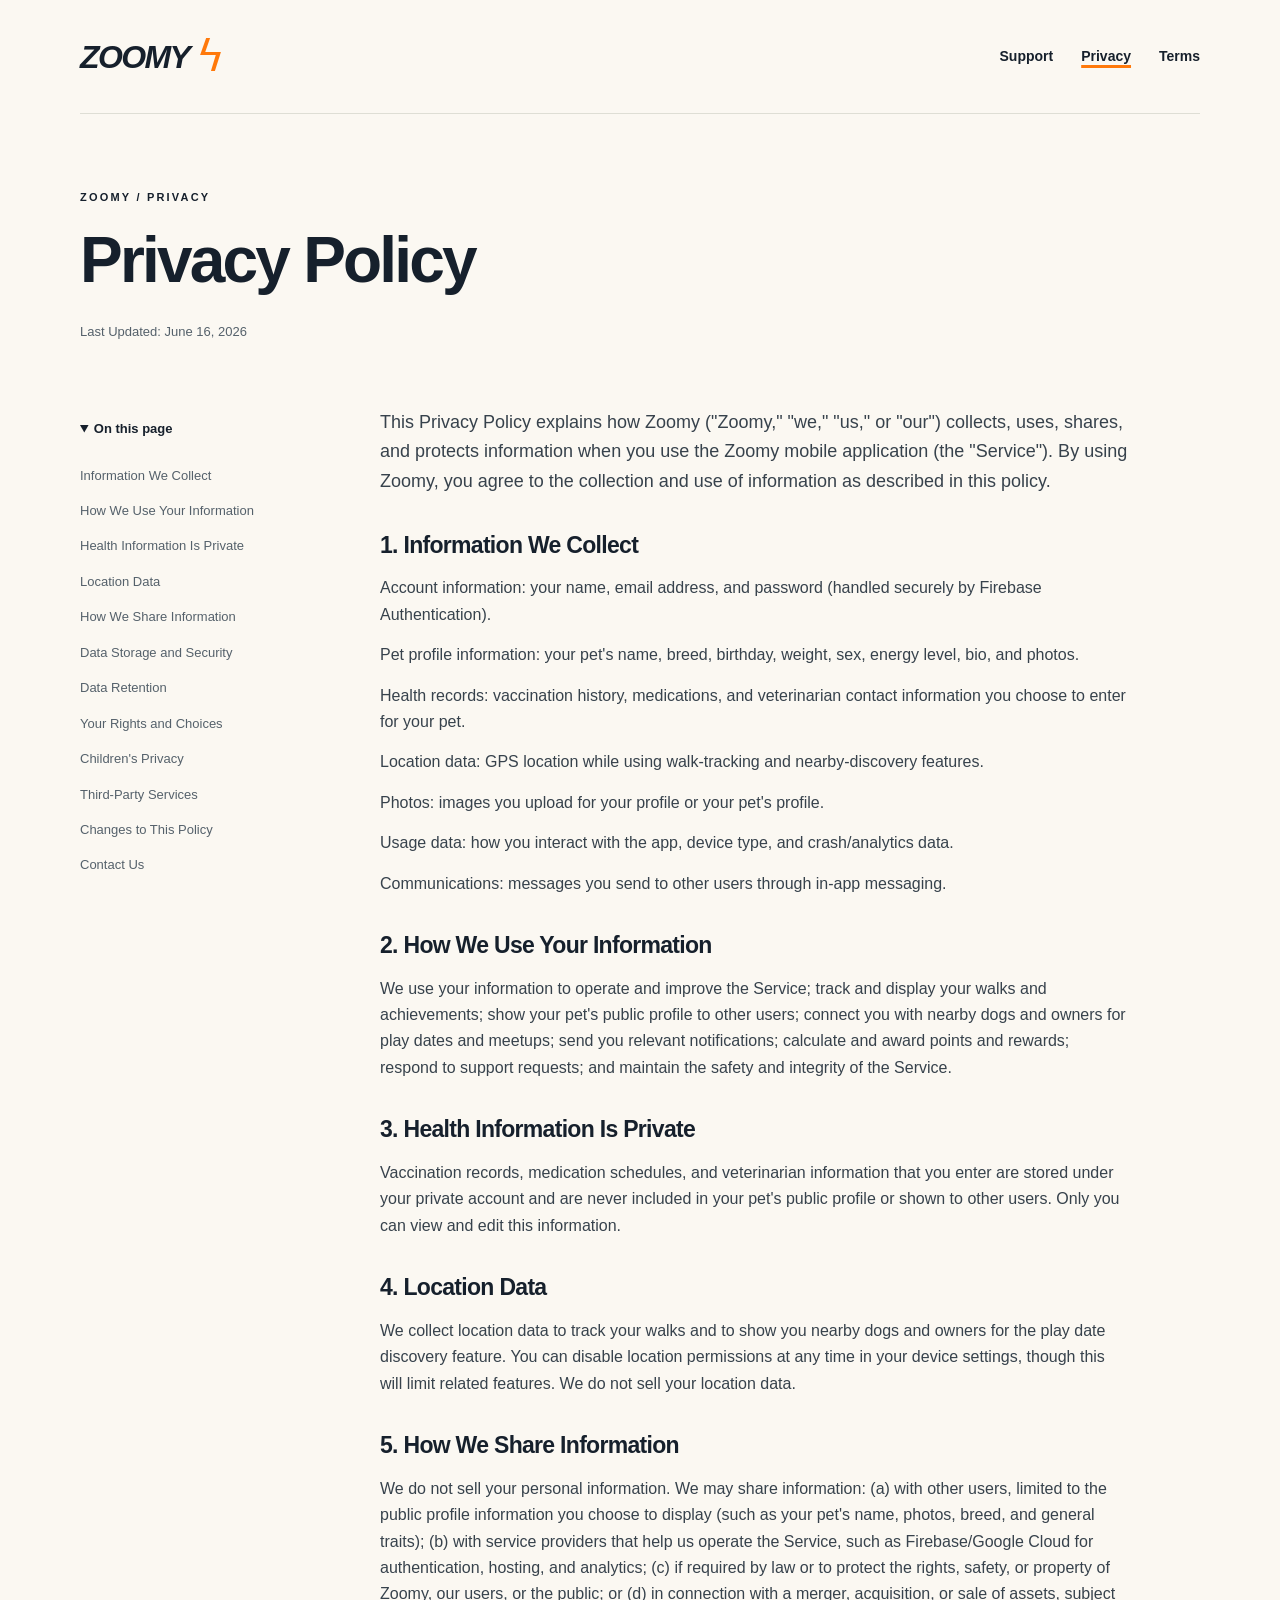
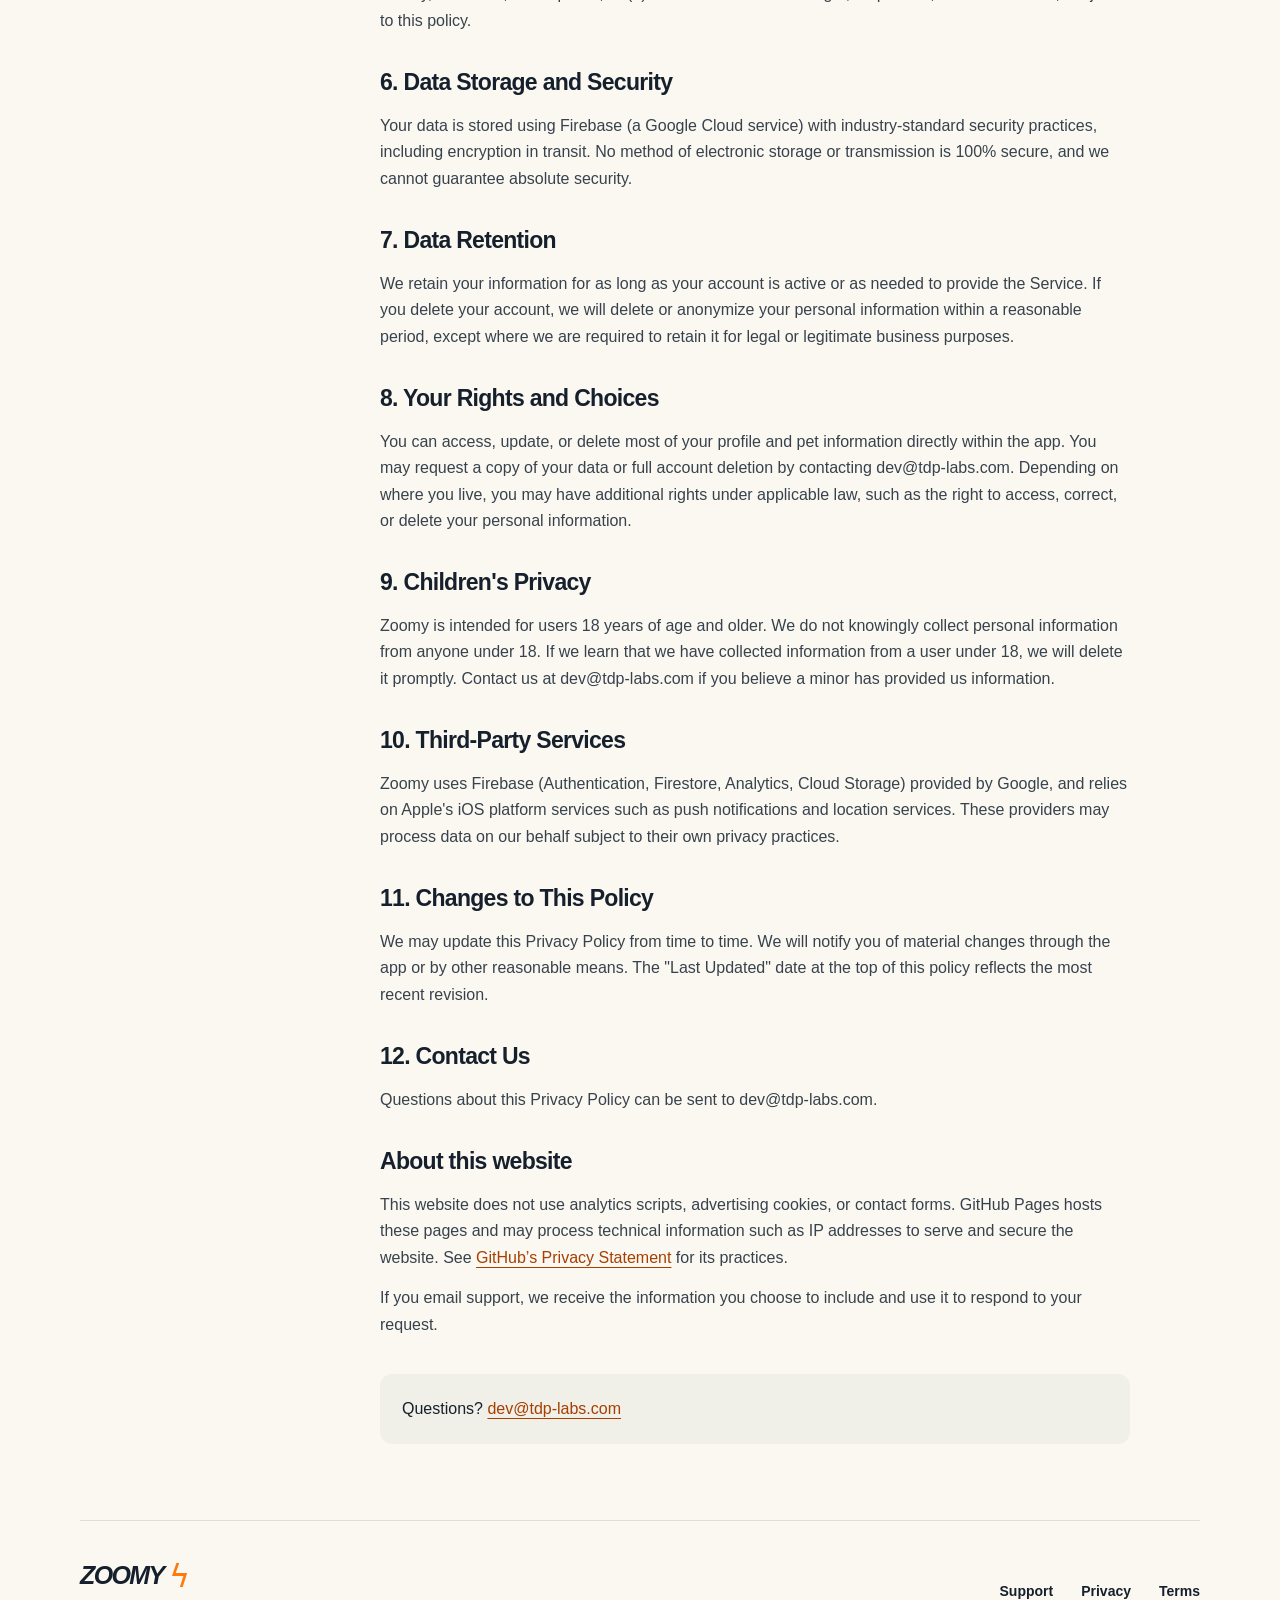
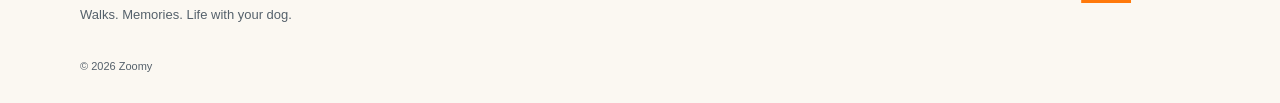
==== privacy.html @ a9e5b9d4 "Publish Zoomy support, privacy, and terms website" ====
<!doctype html>
<html lang="en"><head><meta charset="utf-8"><meta name="viewport" content="width=device-width, initial-scale=1">
<title>Privacy Policy · Zoomy</title><meta name="description" content="Privacy Policy for the Zoomy dog walking and memories app.">
<meta name="color-scheme" content="light"><meta name="theme-color" content="#fbf8f2">
<link rel="icon" href="icon.svg" type="image/svg+xml"><link rel="stylesheet" href="style.css"></head>
<body><a class="skip" href="#main">Skip to content</a>
<header class="site-header"><a class="brand" href="index.html" aria-label="Zoomy home">ZOOMY <span aria-hidden="true">ϟ</span></a><nav aria-label="Main navigation"><a href="support.html">Support</a><a href="privacy.html" aria-current="page">Privacy</a><a href="terms.html">Terms</a></nav></header>
<main id="main"><div class="page-heading"><p class="eyebrow">ZOOMY / PRIVACY</p><h1>Privacy Policy</h1><p class="date">Last Updated: June 16, 2026</p></div><div class="legal-layout"><aside><details open><summary>On this page</summary><ol><li><a href="#section-1">Information We Collect</a></li><li><a href="#section-2">How We Use Your Information</a></li><li><a href="#section-3">Health Information Is Private</a></li><li><a href="#section-4">Location Data</a></li><li><a href="#section-5">How We Share Information</a></li><li><a href="#section-6">Data Storage and Security</a></li><li><a href="#section-7">Data Retention</a></li><li><a href="#section-8">Your Rights and Choices</a></li><li><a href="#section-9">Children&#x27;s Privacy</a></li><li><a href="#section-10">Third-Party Services</a></li><li><a href="#section-11">Changes to This Policy</a></li><li><a href="#section-12">Contact Us</a></li></ol></details></aside><article><p>This Privacy Policy explains how Zoomy (&quot;Zoomy,&quot; &quot;we,&quot; &quot;us,&quot; or &quot;our&quot;) collects, uses, shares, and protects information when you use the Zoomy mobile application (the &quot;Service&quot;). By using Zoomy, you agree to the collection and use of information as described in this policy.</p><section id="section-1"><h2>1. Information We Collect</h2><p>Account information: your name, email address, and password (handled securely by Firebase Authentication).</p><p>Pet profile information: your pet&#x27;s name, breed, birthday, weight, sex, energy level, bio, and photos.</p><p>Health records: vaccination history, medications, and veterinarian contact information you choose to enter for your pet.</p><p>Location data: GPS location while using walk-tracking and nearby-discovery features.</p><p>Photos: images you upload for your profile or your pet&#x27;s profile.</p><p>Usage data: how you interact with the app, device type, and crash/analytics data.</p><p>Communications: messages you send to other users through in-app messaging.</p></section><section id="section-2"><h2>2. How We Use Your Information</h2><p>We use your information to operate and improve the Service; track and display your walks and achievements; show your pet&#x27;s public profile to other users; connect you with nearby dogs and owners for play dates and meetups; send you relevant notifications; calculate and award points and rewards; respond to support requests; and maintain the safety and integrity of the Service.</p></section><section id="section-3"><h2>3. Health Information Is Private</h2><p>Vaccination records, medication schedules, and veterinarian information that you enter are stored under your private account and are never included in your pet&#x27;s public profile or shown to other users. Only you can view and edit this information.</p></section><section id="section-4"><h2>4. Location Data</h2><p>We collect location data to track your walks and to show you nearby dogs and owners for the play date discovery feature. You can disable location permissions at any time in your device settings, though this will limit related features. We do not sell your location data.</p></section><section id="section-5"><h2>5. How We Share Information</h2><p>We do not sell your personal information. We may share information: (a) with other users, limited to the public profile information you choose to display (such as your pet&#x27;s name, photos, breed, and general traits); (b) with service providers that help us operate the Service, such as Firebase/Google Cloud for authentication, hosting, and analytics; (c) if required by law or to protect the rights, safety, or property of Zoomy, our users, or the public; or (d) in connection with a merger, acquisition, or sale of assets, subject to this policy.</p></section><section id="section-6"><h2>6. Data Storage and Security</h2><p>Your data is stored using Firebase (a Google Cloud service) with industry-standard security practices, including encryption in transit. No method of electronic storage or transmission is 100% secure, and we cannot guarantee absolute security.</p></section><section id="section-7"><h2>7. Data Retention</h2><p>We retain your information for as long as your account is active or as needed to provide the Service. If you delete your account, we will delete or anonymize your personal information within a reasonable period, except where we are required to retain it for legal or legitimate business purposes.</p></section><section id="section-8"><h2>8. Your Rights and Choices</h2><p>You can access, update, or delete most of your profile and pet information directly within the app. You may request a copy of your data or full account deletion by contacting dev@tdp-labs.com. Depending on where you live, you may have additional rights under applicable law, such as the right to access, correct, or delete your personal information.</p></section><section id="section-9"><h2>9. Children&#x27;s Privacy</h2><p>Zoomy is intended for users 18 years of age and older. We do not knowingly collect personal information from anyone under 18. If we learn that we have collected information from a user under 18, we will delete it promptly. Contact us at dev@tdp-labs.com if you believe a minor has provided us information.</p></section><section id="section-10"><h2>10. Third-Party Services</h2><p>Zoomy uses Firebase (Authentication, Firestore, Analytics, Cloud Storage) provided by Google, and relies on Apple&#x27;s iOS platform services such as push notifications and location services. These providers may process data on our behalf subject to their own privacy practices.</p></section><section id="section-11"><h2>11. Changes to This Policy</h2><p>We may update this Privacy Policy from time to time. We will notify you of material changes through the app or by other reasonable means. The &quot;Last Updated&quot; date at the top of this policy reflects the most recent revision.</p></section><section id="section-12"><h2>12. Contact Us</h2><p>Questions about this Privacy Policy can be sent to dev@tdp-labs.com.</p></section><section id="website"><h2>About this website</h2><p>This website does not use analytics scripts, advertising cookies, or contact forms. GitHub Pages hosts these pages and may process technical information such as IP addresses to serve and secure the website. See <a href="https://docs.github.com/en/site-policy/privacy-policies/github-general-privacy-statement">GitHub’s Privacy Statement</a> for its practices.</p><p>If you email support, we receive the information you choose to include and use it to respond to your request.</p></section><div class="note">Questions? <a href="mailto:dev@tdp-labs.com">dev@tdp-labs.com</a></div></article></div></main>
<footer><a class="brand small" href="index.html">ZOOMY <span aria-hidden="true">ϟ</span></a><p>Walks. Memories. Life with your dog.</p><nav aria-label="Footer navigation"><a href="support.html">Support</a><a href="privacy.html" aria-current="page">Privacy</a><a href="terms.html">Terms</a></nav><p class="copyright">© 2026 Zoomy</p></footer>
</body></html>
---- style.css ----
:root{--paper:#fbf8f2;--ink:#16202c;--muted:#55616b;--orange:#ff790b;--link:#a63f00;--line:#deded5;--card:#f0efe8;font-family:-apple-system,BlinkMacSystemFont,"Segoe UI",sans-serif;color:var(--ink);background:var(--paper);font-synthesis:none;line-height:1.65}*{box-sizing:border-box}body{margin:0}a{color:var(--link);text-underline-offset:4px}a:hover{text-decoration-thickness:2px}a:focus-visible,summary:focus-visible{outline:3px solid #a63f00;outline-offset:5px;border-radius:3px}.skip{position:absolute;left:16px;top:-100px;background:var(--ink);color:white;padding:12px;z-index:10}.skip:focus{top:12px}.site-header,main,footer{width:min(1120px,calc(100% - 64px));margin:auto}.site-header{display:flex;justify-content:space-between;align-items:center;padding:30px 0;border-bottom:1px solid var(--line);gap:24px}.brand{font-size:32px;font-weight:850;font-style:italic;text-decoration:none;letter-spacing:-1.6px;color:var(--ink);line-height:1.2;white-space:nowrap}.brand span{color:var(--orange);font-style:normal;font-size:44px;vertical-align:-3px}.brand.small{font-size:25px}.brand.small span{font-size:32px}nav{display:flex;gap:28px;flex-wrap:wrap}nav a{color:var(--ink);font-size:14px;font-weight:600;text-decoration:none;min-height:44px;display:inline-flex;align-items:center}nav a[aria-current]{text-decoration:underline;text-decoration-color:var(--orange);text-decoration-thickness:3px}.eyebrow{font-size:11px;letter-spacing:2.2px;font-weight:750;line-height:1.5}.hero{padding:94px 0 78px;display:grid;grid-template-columns:1.2fr 1fr;gap:48px;align-items:center}h1{font-size:clamp(42px,6vw,76px);letter-spacing:-3.5px;line-height:1.06;font-weight:780;margin:22px 0 26px}h2{font-size:25px;letter-spacing:-.7px;line-height:1.25;margin:12px 0 16px}.lead{font-size:18px;line-height:1.65;color:var(--muted);max-width:620px}.button{display:inline-flex;align-items:center;justify-content:space-between;gap:28px;background:var(--ink);color:white;text-decoration:none;padding:14px 22px;border-radius:10px;font-weight:650;min-height:50px}.hero .button{margin-top:22px}.button:hover{background:#303c49}.button span{color:var(--orange);font-size:24px;line-height:1}.hero-art{position:relative;aspect-ratio:1;display:grid;place-items:center;background:#efe9df;border-radius:50%;isolation:isolate;overflow:hidden}.orbit{position:absolute;width:130%;height:42%;border:1px solid #c8c1b5;border-radius:50%;transform:rotate(-38deg)}.bolt{font-size:290px;font-weight:800;line-height:1;color:var(--orange);transform:rotate(12deg);text-shadow:12px 10px 0 var(--ink)}.art-caption{position:absolute;bottom:34px;font-size:10px;letter-spacing:3px;font-weight:800}.resource-grid{display:grid;grid-template-columns:repeat(3,1fr);gap:20px;padding-bottom:92px}.resource{display:block;padding:28px;border:1px solid var(--line);border-radius:16px;text-decoration:none;color:var(--ink);background:rgba(255,255,255,.35)}.resource:hover{background:white;border-color:#c8c1b5}.resource .eyebrow{font-size:10px;color:var(--muted)}.resource h2{display:flex;justify-content:space-between;margin-top:32px}.resource h2 span{color:var(--link)}.resource p{font-size:15px;color:var(--muted);margin-bottom:0}.page-heading{padding:64px 0 38px;max-width:860px}.page-heading h1{font-size:clamp(40px,5.8vw,64px);letter-spacing:-2.8px}.date{font-size:13px;color:var(--muted)}.legal-layout{display:grid;grid-template-columns:230px minmax(0,1fr);gap:70px;align-items:start;padding:14px 0 76px}.legal-layout aside{position:sticky;top:28px;font-size:13px}.legal-layout aside summary{font-weight:750;cursor:pointer;min-height:44px;padding-top:10px}.legal-layout aside ol{list-style:none;padding:0;margin:6px 0}.legal-layout aside li{margin:0}.legal-layout aside a{display:block;color:var(--muted);text-decoration:none;padding:7px 0}.legal-layout aside a:hover{color:var(--link)}article{max-width:750px;font-size:16px;overflow-wrap:anywhere}article>p:first-child{font-size:18px;margin-top:0}article section{scroll-margin-top:24px;margin:34px 0}article h2{font-size:23px}article p{margin:14px 0;color:#37424c}.note{background:var(--card);border-radius:12px;padding:22px;margin-top:36px}.support-grid{display:grid;grid-template-columns:.85fr 1.25fr;gap:64px;padding:12px 0 56px;align-items:start}.contact-card{background:var(--ink);color:white;border-radius:18px;padding:32px}.contact-card .eyebrow{color:#ffb67e}.contact-card h2{font-size:29px;margin-top:28px}.contact-card p{color:#d7dce1}.contact-card .button{background:var(--orange);color:var(--ink);margin-top:14px}.contact-card .button span{color:var(--ink)}.contact-card a.email{color:#fff;font-size:15px;overflow-wrap:anywhere}.contact-card .fine{font-size:13px;margin-top:28px;color:#bac4cc}.help h2{margin-top:0;margin-bottom:22px}.help details{border-top:1px solid var(--line);padding:0}.help details:last-child{border-bottom:1px solid var(--line)}.help summary{cursor:pointer;font-weight:650;padding:21px 26px 21px 0;min-height:54px;line-height:1.4}.help details p{color:var(--muted);font-size:15px;margin:0 0 22px}.bottom-note{border-top:1px solid var(--line);padding:24px 0 56px}.bottom-note p{font-weight:650}.bottom-note a{display:inline-block;margin-right:26px;min-height:44px}footer{border-top:1px solid var(--line);padding:36px 0 28px;display:grid;grid-template-columns:1fr auto;gap:8px 32px}footer p{color:var(--muted);font-size:13px;margin:0}footer nav{grid-column:2;grid-row:1 / span 2}footer .copyright{grid-column:1 / -1;font-size:11px;margin-top:24px}
@media(max-width:760px){.site-header,main,footer{width:calc(100% - 40px)}.site-header{padding:22px 0;gap:12px}.brand{font-size:26px}.brand span{font-size:34px}nav{gap:18px}nav a{font-size:13px}.hero{grid-template-columns:1fr;padding:54px 0 44px;gap:36px}h1{letter-spacing:-2px}.hero-art{width:240px;justify-self:center}.bolt{font-size:185px}.art-caption{bottom:22px;font-size:8px}.resource-grid{grid-template-columns:1fr;gap:14px;padding-bottom:54px}.resource{padding:24px}.resource h2{margin-top:18px}.page-heading{padding:42px 0 22px}.page-heading h1{letter-spacing:-1.8px}.legal-layout{grid-template-columns:1fr;gap:32px;padding-top:0}.legal-layout aside{position:static;background:var(--card);padding:12px 22px;border-radius:14px}.legal-layout aside ol{columns:2;column-gap:22px}.legal-layout aside li{break-inside:avoid}article{font-size:16px}.support-grid{grid-template-columns:1fr;gap:38px}.contact-card{padding:26px}.contact-card h2{font-size:28px}footer{grid-template-columns:1fr}footer nav{grid-column:1;grid-row:auto;margin-top:14px}footer .copyright{margin-top:10px}}
@media(max-width:380px){.site-header{flex-wrap:wrap}nav{gap:24px}.legal-layout aside ol{columns:1}h1{font-size:40px}}
@media(prefers-reduced-motion:no-preference){a{transition:background-color .15s,border-color .15s}}
@media print{.site-header,footer,aside,.skip{display:none}main{width:100%}.legal-layout{display:block}.page-heading{padding:0}article{max-width:none}a{color:inherit}.note{border:1px solid #ccc}}
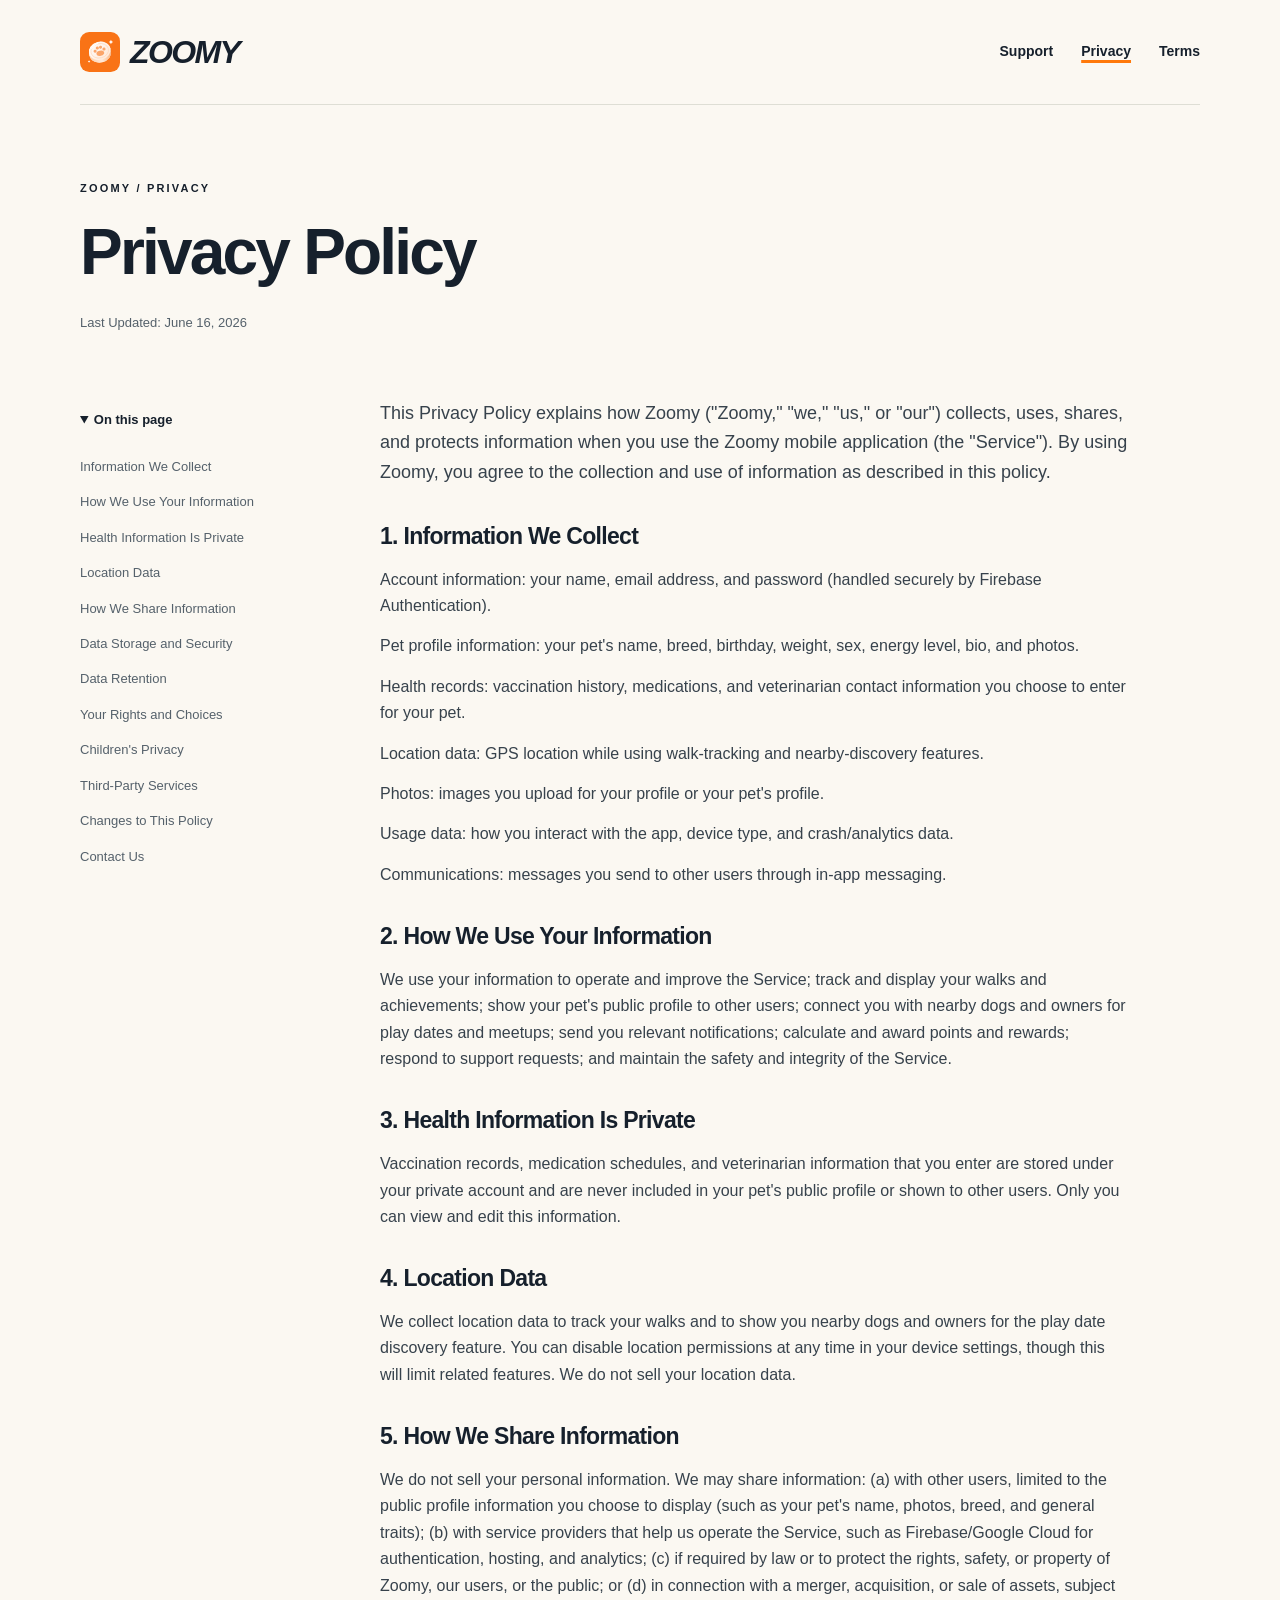
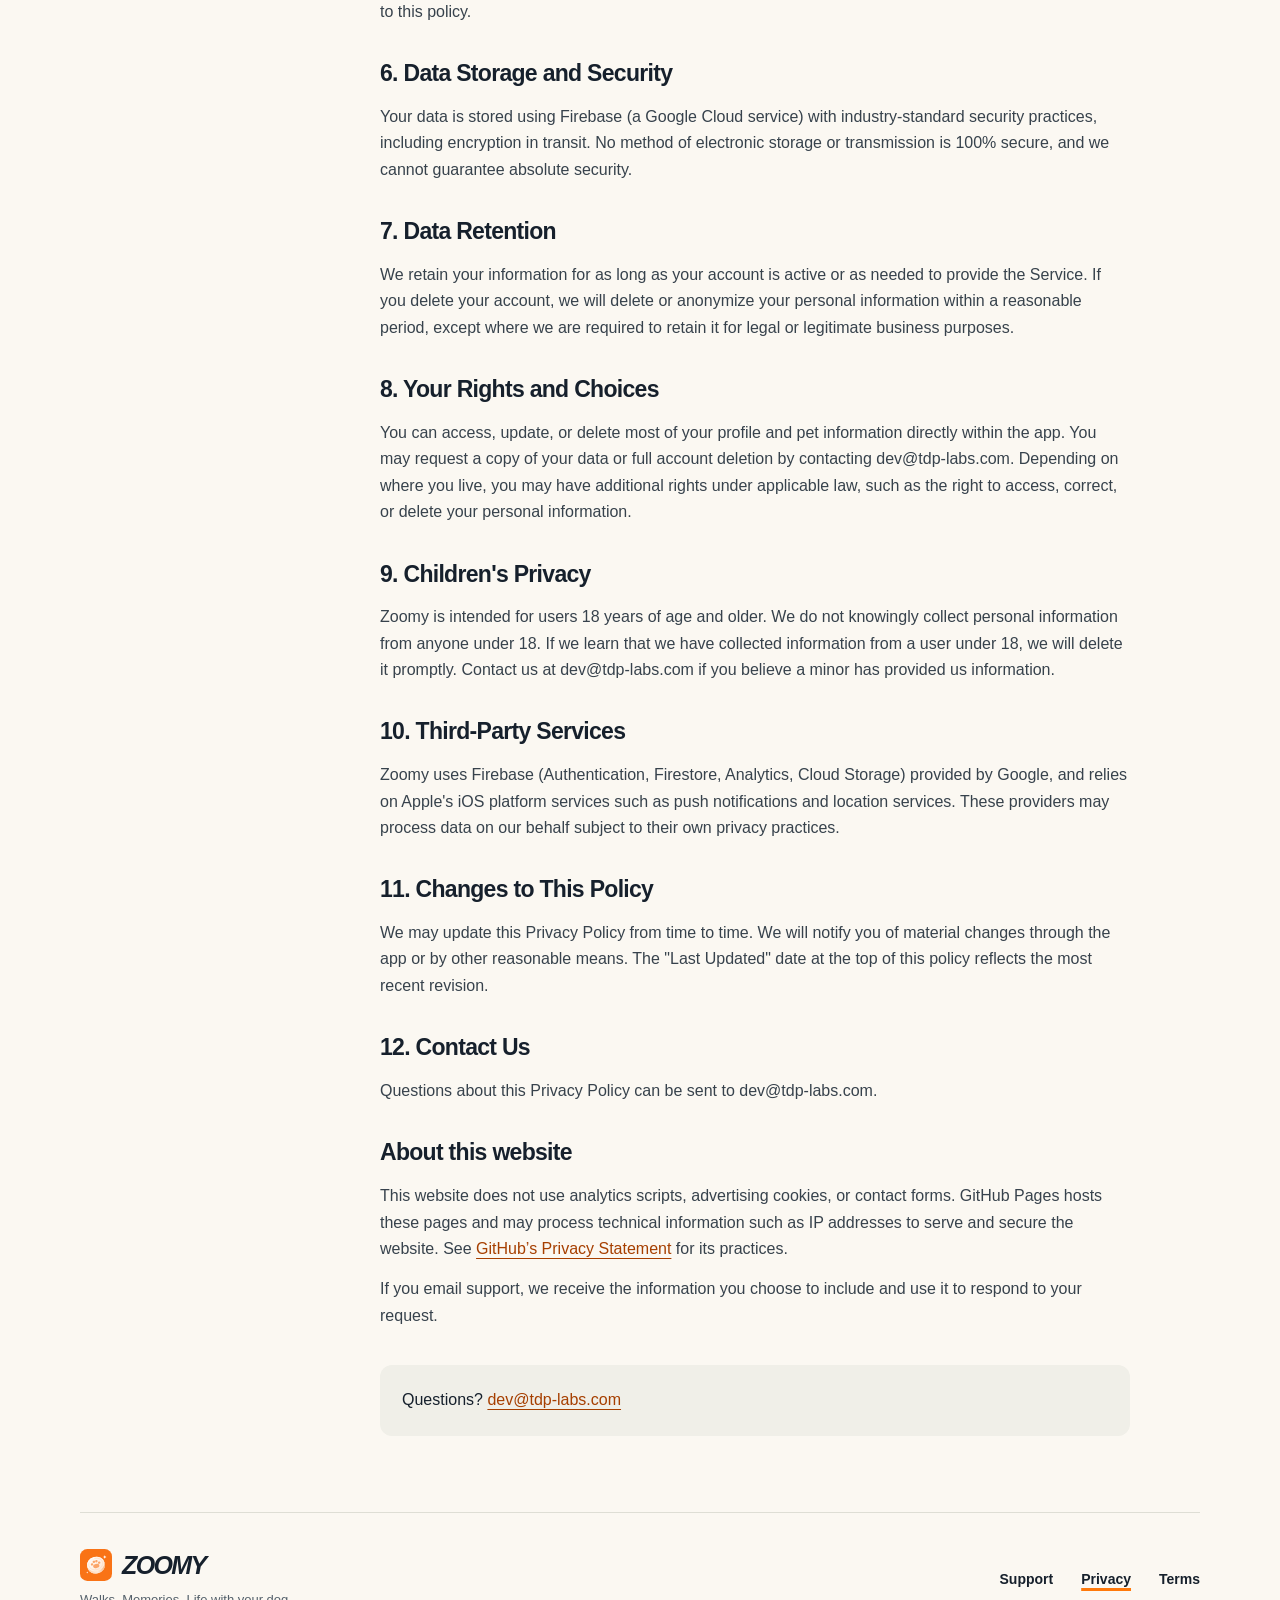
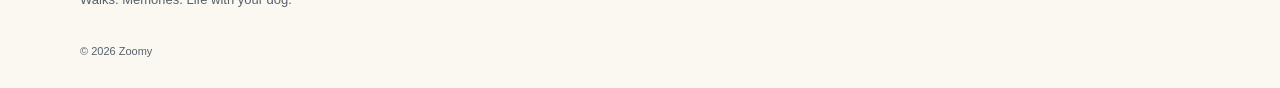
==== commit f99d215d: "Replace lightning bolt with the Zoomy coin mark Header/footer logo, home hero art and favicon now us" ====
--- a/privacy.html
+++ b/privacy.html
@@ -4,7 +4,7 @@
 <meta name="color-scheme" content="light"><meta name="theme-color" content="#fbf8f2">
 <link rel="icon" href="icon.svg" type="image/svg+xml"><link rel="stylesheet" href="style.css"></head>
 <body><a class="skip" href="#main">Skip to content</a>
-<header class="site-header"><a class="brand" href="index.html" aria-label="Zoomy home">ZOOMY <span aria-hidden="true">ϟ</span></a><nav aria-label="Main navigation"><a href="support.html">Support</a><a href="privacy.html" aria-current="page">Privacy</a><a href="terms.html">Terms</a></nav></header>
+<header class="site-header"><a class="brand" href="index.html" aria-label="Zoomy home"><img class="brand-mark" src="icon.svg" alt="" width="40" height="40">ZOOMY</a><nav aria-label="Main navigation"><a href="support.html">Support</a><a href="privacy.html" aria-current="page">Privacy</a><a href="terms.html">Terms</a></nav></header>
 <main id="main"><div class="page-heading"><p class="eyebrow">ZOOMY / PRIVACY</p><h1>Privacy Policy</h1><p class="date">Last Updated: June 16, 2026</p></div><div class="legal-layout"><aside><details open><summary>On this page</summary><ol><li><a href="#section-1">Information We Collect</a></li><li><a href="#section-2">How We Use Your Information</a></li><li><a href="#section-3">Health Information Is Private</a></li><li><a href="#section-4">Location Data</a></li><li><a href="#section-5">How We Share Information</a></li><li><a href="#section-6">Data Storage and Security</a></li><li><a href="#section-7">Data Retention</a></li><li><a href="#section-8">Your Rights and Choices</a></li><li><a href="#section-9">Children&#x27;s Privacy</a></li><li><a href="#section-10">Third-Party Services</a></li><li><a href="#section-11">Changes to This Policy</a></li><li><a href="#section-12">Contact Us</a></li></ol></details></aside><article><p>This Privacy Policy explains how Zoomy (&quot;Zoomy,&quot; &quot;we,&quot; &quot;us,&quot; or &quot;our&quot;) collects, uses, shares, and protects information when you use the Zoomy mobile application (the &quot;Service&quot;). By using Zoomy, you agree to the collection and use of information as described in this policy.</p><section id="section-1"><h2>1. Information We Collect</h2><p>Account information: your name, email address, and password (handled securely by Firebase Authentication).</p><p>Pet profile information: your pet&#x27;s name, breed, birthday, weight, sex, energy level, bio, and photos.</p><p>Health records: vaccination history, medications, and veterinarian contact information you choose to enter for your pet.</p><p>Location data: GPS location while using walk-tracking and nearby-discovery features.</p><p>Photos: images you upload for your profile or your pet&#x27;s profile.</p><p>Usage data: how you interact with the app, device type, and crash/analytics data.</p><p>Communications: messages you send to other users through in-app messaging.</p></section><section id="section-2"><h2>2. How We Use Your Information</h2><p>We use your information to operate and improve the Service; track and display your walks and achievements; show your pet&#x27;s public profile to other users; connect you with nearby dogs and owners for play dates and meetups; send you relevant notifications; calculate and award points and rewards; respond to support requests; and maintain the safety and integrity of the Service.</p></section><section id="section-3"><h2>3. Health Information Is Private</h2><p>Vaccination records, medication schedules, and veterinarian information that you enter are stored under your private account and are never included in your pet&#x27;s public profile or shown to other users. Only you can view and edit this information.</p></section><section id="section-4"><h2>4. Location Data</h2><p>We collect location data to track your walks and to show you nearby dogs and owners for the play date discovery feature. You can disable location permissions at any time in your device settings, though this will limit related features. We do not sell your location data.</p></section><section id="section-5"><h2>5. How We Share Information</h2><p>We do not sell your personal information. We may share information: (a) with other users, limited to the public profile information you choose to display (such as your pet&#x27;s name, photos, breed, and general traits); (b) with service providers that help us operate the Service, such as Firebase/Google Cloud for authentication, hosting, and analytics; (c) if required by law or to protect the rights, safety, or property of Zoomy, our users, or the public; or (d) in connection with a merger, acquisition, or sale of assets, subject to this policy.</p></section><section id="section-6"><h2>6. Data Storage and Security</h2><p>Your data is stored using Firebase (a Google Cloud service) with industry-standard security practices, including encryption in transit. No method of electronic storage or transmission is 100% secure, and we cannot guarantee absolute security.</p></section><section id="section-7"><h2>7. Data Retention</h2><p>We retain your information for as long as your account is active or as needed to provide the Service. If you delete your account, we will delete or anonymize your personal information within a reasonable period, except where we are required to retain it for legal or legitimate business purposes.</p></section><section id="section-8"><h2>8. Your Rights and Choices</h2><p>You can access, update, or delete most of your profile and pet information directly within the app. You may request a copy of your data or full account deletion by contacting dev@tdp-labs.com. Depending on where you live, you may have additional rights under applicable law, such as the right to access, correct, or delete your personal information.</p></section><section id="section-9"><h2>9. Children&#x27;s Privacy</h2><p>Zoomy is intended for users 18 years of age and older. We do not knowingly collect personal information from anyone under 18. If we learn that we have collected information from a user under 18, we will delete it promptly. Contact us at dev@tdp-labs.com if you believe a minor has provided us information.</p></section><section id="section-10"><h2>10. Third-Party Services</h2><p>Zoomy uses Firebase (Authentication, Firestore, Analytics, Cloud Storage) provided by Google, and relies on Apple&#x27;s iOS platform services such as push notifications and location services. These providers may process data on our behalf subject to their own privacy practices.</p></section><section id="section-11"><h2>11. Changes to This Policy</h2><p>We may update this Privacy Policy from time to time. We will notify you of material changes through the app or by other reasonable means. The &quot;Last Updated&quot; date at the top of this policy reflects the most recent revision.</p></section><section id="section-12"><h2>12. Contact Us</h2><p>Questions about this Privacy Policy can be sent to dev@tdp-labs.com.</p></section><section id="website"><h2>About this website</h2><p>This website does not use analytics scripts, advertising cookies, or contact forms. GitHub Pages hosts these pages and may process technical information such as IP addresses to serve and secure the website. See <a href="https://docs.github.com/en/site-policy/privacy-policies/github-general-privacy-statement">GitHub’s Privacy Statement</a> for its practices.</p><p>If you email support, we receive the information you choose to include and use it to respond to your request.</p></section><div class="note">Questions? <a href="mailto:dev@tdp-labs.com">dev@tdp-labs.com</a></div></article></div></main>
-<footer><a class="brand small" href="index.html">ZOOMY <span aria-hidden="true">ϟ</span></a><p>Walks. Memories. Life with your dog.</p><nav aria-label="Footer navigation"><a href="support.html">Support</a><a href="privacy.html" aria-current="page">Privacy</a><a href="terms.html">Terms</a></nav><p class="copyright">© 2026 Zoomy</p></footer>
+<footer><a class="brand small" href="index.html"><img class="brand-mark" src="icon.svg" alt="" width="40" height="40">ZOOMY</a><p>Walks. Memories. Life with your dog.</p><nav aria-label="Footer navigation"><a href="support.html">Support</a><a href="privacy.html" aria-current="page">Privacy</a><a href="terms.html">Terms</a></nav><p class="copyright">© 2026 Zoomy</p></footer>
 </body></html>
--- a/style.css
+++ b/style.css
@@ -1,5 +1,5 @@
-:root{--paper:#fbf8f2;--ink:#16202c;--muted:#55616b;--orange:#ff790b;--link:#a63f00;--line:#deded5;--card:#f0efe8;font-family:-apple-system,BlinkMacSystemFont,"Segoe UI",sans-serif;color:var(--ink);background:var(--paper);font-synthesis:none;line-height:1.65}*{box-sizing:border-box}body{margin:0}a{color:var(--link);text-underline-offset:4px}a:hover{text-decoration-thickness:2px}a:focus-visible,summary:focus-visible{outline:3px solid #a63f00;outline-offset:5px;border-radius:3px}.skip{position:absolute;left:16px;top:-100px;background:var(--ink);color:white;padding:12px;z-index:10}.skip:focus{top:12px}.site-header,main,footer{width:min(1120px,calc(100% - 64px));margin:auto}.site-header{display:flex;justify-content:space-between;align-items:center;padding:30px 0;border-bottom:1px solid var(--line);gap:24px}.brand{font-size:32px;font-weight:850;font-style:italic;text-decoration:none;letter-spacing:-1.6px;color:var(--ink);line-height:1.2;white-space:nowrap}.brand span{color:var(--orange);font-style:normal;font-size:44px;vertical-align:-3px}.brand.small{font-size:25px}.brand.small span{font-size:32px}nav{display:flex;gap:28px;flex-wrap:wrap}nav a{color:var(--ink);font-size:14px;font-weight:600;text-decoration:none;min-height:44px;display:inline-flex;align-items:center}nav a[aria-current]{text-decoration:underline;text-decoration-color:var(--orange);text-decoration-thickness:3px}.eyebrow{font-size:11px;letter-spacing:2.2px;font-weight:750;line-height:1.5}.hero{padding:94px 0 78px;display:grid;grid-template-columns:1.2fr 1fr;gap:48px;align-items:center}h1{font-size:clamp(42px,6vw,76px);letter-spacing:-3.5px;line-height:1.06;font-weight:780;margin:22px 0 26px}h2{font-size:25px;letter-spacing:-.7px;line-height:1.25;margin:12px 0 16px}.lead{font-size:18px;line-height:1.65;color:var(--muted);max-width:620px}.button{display:inline-flex;align-items:center;justify-content:space-between;gap:28px;background:var(--ink);color:white;text-decoration:none;padding:14px 22px;border-radius:10px;font-weight:650;min-height:50px}.hero .button{margin-top:22px}.button:hover{background:#303c49}.button span{color:var(--orange);font-size:24px;line-height:1}.hero-art{position:relative;aspect-ratio:1;display:grid;place-items:center;background:#efe9df;border-radius:50%;isolation:isolate;overflow:hidden}.orbit{position:absolute;width:130%;height:42%;border:1px solid #c8c1b5;border-radius:50%;transform:rotate(-38deg)}.bolt{font-size:290px;font-weight:800;line-height:1;color:var(--orange);transform:rotate(12deg);text-shadow:12px 10px 0 var(--ink)}.art-caption{position:absolute;bottom:34px;font-size:10px;letter-spacing:3px;font-weight:800}.resource-grid{display:grid;grid-template-columns:repeat(3,1fr);gap:20px;padding-bottom:92px}.resource{display:block;padding:28px;border:1px solid var(--line);border-radius:16px;text-decoration:none;color:var(--ink);background:rgba(255,255,255,.35)}.resource:hover{background:white;border-color:#c8c1b5}.resource .eyebrow{font-size:10px;color:var(--muted)}.resource h2{display:flex;justify-content:space-between;margin-top:32px}.resource h2 span{color:var(--link)}.resource p{font-size:15px;color:var(--muted);margin-bottom:0}.page-heading{padding:64px 0 38px;max-width:860px}.page-heading h1{font-size:clamp(40px,5.8vw,64px);letter-spacing:-2.8px}.date{font-size:13px;color:var(--muted)}.legal-layout{display:grid;grid-template-columns:230px minmax(0,1fr);gap:70px;align-items:start;padding:14px 0 76px}.legal-layout aside{position:sticky;top:28px;font-size:13px}.legal-layout aside summary{font-weight:750;cursor:pointer;min-height:44px;padding-top:10px}.legal-layout aside ol{list-style:none;padding:0;margin:6px 0}.legal-layout aside li{margin:0}.legal-layout aside a{display:block;color:var(--muted);text-decoration:none;padding:7px 0}.legal-layout aside a:hover{color:var(--link)}article{max-width:750px;font-size:16px;overflow-wrap:anywhere}article>p:first-child{font-size:18px;margin-top:0}article section{scroll-margin-top:24px;margin:34px 0}article h2{font-size:23px}article p{margin:14px 0;color:#37424c}.note{background:var(--card);border-radius:12px;padding:22px;margin-top:36px}.support-grid{display:grid;grid-template-columns:.85fr 1.25fr;gap:64px;padding:12px 0 56px;align-items:start}.contact-card{background:var(--ink);color:white;border-radius:18px;padding:32px}.contact-card .eyebrow{color:#ffb67e}.contact-card h2{font-size:29px;margin-top:28px}.contact-card p{color:#d7dce1}.contact-card .button{background:var(--orange);color:var(--ink);margin-top:14px}.contact-card .button span{color:var(--ink)}.contact-card a.email{color:#fff;font-size:15px;overflow-wrap:anywhere}.contact-card .fine{font-size:13px;margin-top:28px;color:#bac4cc}.help h2{margin-top:0;margin-bottom:22px}.help details{border-top:1px solid var(--line);padding:0}.help details:last-child{border-bottom:1px solid var(--line)}.help summary{cursor:pointer;font-weight:650;padding:21px 26px 21px 0;min-height:54px;line-height:1.4}.help details p{color:var(--muted);font-size:15px;margin:0 0 22px}.bottom-note{border-top:1px solid var(--line);padding:24px 0 56px}.bottom-note p{font-weight:650}.bottom-note a{display:inline-block;margin-right:26px;min-height:44px}footer{border-top:1px solid var(--line);padding:36px 0 28px;display:grid;grid-template-columns:1fr auto;gap:8px 32px}footer p{color:var(--muted);font-size:13px;margin:0}footer nav{grid-column:2;grid-row:1 / span 2}footer .copyright{grid-column:1 / -1;font-size:11px;margin-top:24px}
-@media(max-width:760px){.site-header,main,footer{width:calc(100% - 40px)}.site-header{padding:22px 0;gap:12px}.brand{font-size:26px}.brand span{font-size:34px}nav{gap:18px}nav a{font-size:13px}.hero{grid-template-columns:1fr;padding:54px 0 44px;gap:36px}h1{letter-spacing:-2px}.hero-art{width:240px;justify-self:center}.bolt{font-size:185px}.art-caption{bottom:22px;font-size:8px}.resource-grid{grid-template-columns:1fr;gap:14px;padding-bottom:54px}.resource{padding:24px}.resource h2{margin-top:18px}.page-heading{padding:42px 0 22px}.page-heading h1{letter-spacing:-1.8px}.legal-layout{grid-template-columns:1fr;gap:32px;padding-top:0}.legal-layout aside{position:static;background:var(--card);padding:12px 22px;border-radius:14px}.legal-layout aside ol{columns:2;column-gap:22px}.legal-layout aside li{break-inside:avoid}article{font-size:16px}.support-grid{grid-template-columns:1fr;gap:38px}.contact-card{padding:26px}.contact-card h2{font-size:28px}footer{grid-template-columns:1fr}footer nav{grid-column:1;grid-row:auto;margin-top:14px}footer .copyright{margin-top:10px}}
+:root{--paper:#fbf8f2;--ink:#16202c;--muted:#55616b;--orange:#ff790b;--link:#a63f00;--line:#deded5;--card:#f0efe8;font-family:-apple-system,BlinkMacSystemFont,"Segoe UI",sans-serif;color:var(--ink);background:var(--paper);font-synthesis:none;line-height:1.65}*{box-sizing:border-box}body{margin:0}a{color:var(--link);text-underline-offset:4px}a:hover{text-decoration-thickness:2px}a:focus-visible,summary:focus-visible{outline:3px solid #a63f00;outline-offset:5px;border-radius:3px}.skip{position:absolute;left:16px;top:-100px;background:var(--ink);color:white;padding:12px;z-index:10}.skip:focus{top:12px}.site-header,main,footer{width:min(1120px,calc(100% - 64px));margin:auto}.site-header{display:flex;justify-content:space-between;align-items:center;padding:30px 0;border-bottom:1px solid var(--line);gap:24px}.brand{display:inline-flex;align-items:center;gap:10px;font-size:32px;font-weight:850;font-style:italic;text-decoration:none;letter-spacing:-1.6px;color:var(--ink);line-height:1.2;white-space:nowrap}.brand-mark{width:40px;height:40px;flex:none}.brand.small{font-size:25px}.brand.small .brand-mark{width:32px;height:32px}nav{display:flex;gap:28px;flex-wrap:wrap}nav a{color:var(--ink);font-size:14px;font-weight:600;text-decoration:none;min-height:44px;display:inline-flex;align-items:center}nav a[aria-current]{text-decoration:underline;text-decoration-color:var(--orange);text-decoration-thickness:3px}.eyebrow{font-size:11px;letter-spacing:2.2px;font-weight:750;line-height:1.5}.hero{padding:94px 0 78px;display:grid;grid-template-columns:1.2fr 1fr;gap:48px;align-items:center}h1{font-size:clamp(42px,6vw,76px);letter-spacing:-3.5px;line-height:1.06;font-weight:780;margin:22px 0 26px}h2{font-size:25px;letter-spacing:-.7px;line-height:1.25;margin:12px 0 16px}.lead{font-size:18px;line-height:1.65;color:var(--muted);max-width:620px}.button{display:inline-flex;align-items:center;justify-content:space-between;gap:28px;background:var(--ink);color:white;text-decoration:none;padding:14px 22px;border-radius:10px;font-weight:650;min-height:50px}.hero .button{margin-top:22px}.button:hover{background:#303c49}.button span{color:var(--orange);font-size:24px;line-height:1}.hero-art{position:relative;aspect-ratio:1;display:grid;place-items:center;background:#efe9df;border-radius:50%;isolation:isolate;overflow:hidden}.orbit{position:absolute;width:130%;height:42%;border:1px solid #c8c1b5;border-radius:50%;transform:rotate(-38deg)}.coin{width:52%;height:auto}.art-caption{position:absolute;bottom:34px;font-size:10px;letter-spacing:3px;font-weight:800}.resource-grid{display:grid;grid-template-columns:repeat(3,1fr);gap:20px;padding-bottom:92px}.resource{display:block;padding:28px;border:1px solid var(--line);border-radius:16px;text-decoration:none;color:var(--ink);background:rgba(255,255,255,.35)}.resource:hover{background:white;border-color:#c8c1b5}.resource .eyebrow{font-size:10px;color:var(--muted)}.resource h2{display:flex;justify-content:space-between;margin-top:32px}.resource h2 span{color:var(--link)}.resource p{font-size:15px;color:var(--muted);margin-bottom:0}.page-heading{padding:64px 0 38px;max-width:860px}.page-heading h1{font-size:clamp(40px,5.8vw,64px);letter-spacing:-2.8px}.date{font-size:13px;color:var(--muted)}.legal-layout{display:grid;grid-template-columns:230px minmax(0,1fr);gap:70px;align-items:start;padding:14px 0 76px}.legal-layout aside{position:sticky;top:28px;font-size:13px}.legal-layout aside summary{font-weight:750;cursor:pointer;min-height:44px;padding-top:10px}.legal-layout aside ol{list-style:none;padding:0;margin:6px 0}.legal-layout aside li{margin:0}.legal-layout aside a{display:block;color:var(--muted);text-decoration:none;padding:7px 0}.legal-layout aside a:hover{color:var(--link)}article{max-width:750px;font-size:16px;overflow-wrap:anywhere}article>p:first-child{font-size:18px;margin-top:0}article section{scroll-margin-top:24px;margin:34px 0}article h2{font-size:23px}article p{margin:14px 0;color:#37424c}.note{background:var(--card);border-radius:12px;padding:22px;margin-top:36px}.support-grid{display:grid;grid-template-columns:.85fr 1.25fr;gap:64px;padding:12px 0 56px;align-items:start}.contact-card{background:var(--ink);color:white;border-radius:18px;padding:32px}.contact-card .eyebrow{color:#ffb67e}.contact-card h2{font-size:29px;margin-top:28px}.contact-card p{color:#d7dce1}.contact-card .button{background:var(--orange);color:var(--ink);margin-top:14px}.contact-card .button span{color:var(--ink)}.contact-card a.email{color:#fff;font-size:15px;overflow-wrap:anywhere}.contact-card .fine{font-size:13px;margin-top:28px;color:#bac4cc}.help h2{margin-top:0;margin-bottom:22px}.help details{border-top:1px solid var(--line);padding:0}.help details:last-child{border-bottom:1px solid var(--line)}.help summary{cursor:pointer;font-weight:650;padding:21px 26px 21px 0;min-height:54px;line-height:1.4}.help details p{color:var(--muted);font-size:15px;margin:0 0 22px}.bottom-note{border-top:1px solid var(--line);padding:24px 0 56px}.bottom-note p{font-weight:650}.bottom-note a{display:inline-block;margin-right:26px;min-height:44px}footer{border-top:1px solid var(--line);padding:36px 0 28px;display:grid;grid-template-columns:1fr auto;gap:8px 32px}footer p{color:var(--muted);font-size:13px;margin:0}footer nav{grid-column:2;grid-row:1 / span 2}footer .copyright{grid-column:1 / -1;font-size:11px;margin-top:24px}
+@media(max-width:760px){.site-header,main,footer{width:calc(100% - 40px)}.site-header{padding:22px 0;gap:12px}.brand{font-size:26px}.brand-mark{width:34px;height:34px}nav{gap:18px}nav a{font-size:13px}.hero{grid-template-columns:1fr;padding:54px 0 44px;gap:36px}h1{letter-spacing:-2px}.hero-art{width:240px;justify-self:center}.art-caption{bottom:22px;font-size:8px}.resource-grid{grid-template-columns:1fr;gap:14px;padding-bottom:54px}.resource{padding:24px}.resource h2{margin-top:18px}.page-heading{padding:42px 0 22px}.page-heading h1{letter-spacing:-1.8px}.legal-layout{grid-template-columns:1fr;gap:32px;padding-top:0}.legal-layout aside{position:static;background:var(--card);padding:12px 22px;border-radius:14px}.legal-layout aside ol{columns:2;column-gap:22px}.legal-layout aside li{break-inside:avoid}article{font-size:16px}.support-grid{grid-template-columns:1fr;gap:38px}.contact-card{padding:26px}.contact-card h2{font-size:28px}footer{grid-template-columns:1fr}footer nav{grid-column:1;grid-row:auto;margin-top:14px}footer .copyright{margin-top:10px}}
 @media(max-width:380px){.site-header{flex-wrap:wrap}nav{gap:24px}.legal-layout aside ol{columns:1}h1{font-size:40px}}
 @media(prefers-reduced-motion:no-preference){a{transition:background-color .15s,border-color .15s}}
 @media print{.site-header,footer,aside,.skip{display:none}main{width:100%}.legal-layout{display:block}.page-heading{padding:0}article{max-width:none}a{color:inherit}.note{border:1px solid #ccc}}
